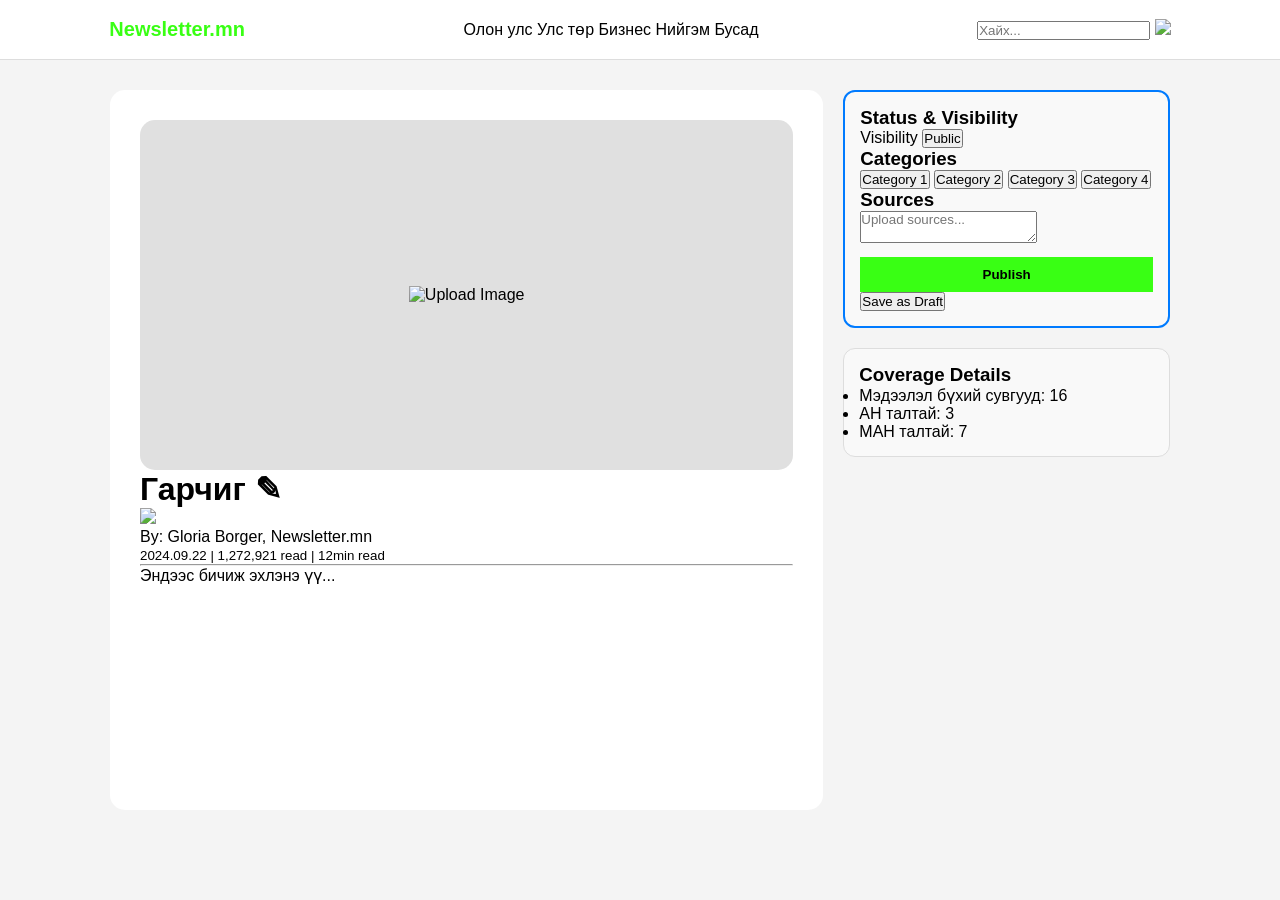
==== index.html @ 420f5b24 "ehnii bichilt" ====
<!DOCTYPE html>
<html lang="mn">
<head>
    <meta charset="UTF-8">
    <meta name="viewport" content="width=device-width, initial-scale=1.0">
    <title>Editor Mode | Newsletter.mn</title>
    <link rel="stylesheet" href="style.css">
</head>
<body>

    <!-- Top Navigation Bar -->
    <header class="navbar">
        <div class="logo">Newsletter.mn</div>
        <nav class="menu">
            <span>Олон улс</span>
            <span>Улс төр</span>
            <span>Бизнес</span>
            <span>Нийгэм</span>
            <span>Бусад</span>
        </nav>
        <div class="nav-right">
            <input type="text" placeholder="Хайх...">
            <img src="https://via.placeholder.com/35" class="profile-pic">
        </div>
    </header>

    <div class="editor-layout">
        <!-- Main Content Area (Left) -->
        <main class="content-area">
            <div class="image-upload-box">
                <img src="image-icon.png" alt="Upload Image">
            </div>
            
            <h1 class="editable-title" contenteditable="true">Гарчиг ✎</h1>
            
            <div class="author-info">
                <img src="https://via.placeholder.com/30" class="author-thumb">
                <p>By: Gloria Borger, Newsletter.mn <br> 
                   <small>2024.09.22 | 1,272,921 read | 12min read</small>
                </p>
            </div>

            <hr>

            <div class="text-editor" contenteditable="true">
                Эндээс бичиж эхлэнэ үү...
            </div>
        </main>

        <!-- Sidebar Area (Right) -->
        <aside class="sidebar">
            <!-- Publishing Controls -->
            <section class="sidebar-box active-border">
                <h3>Status & Visibility</h3>
                <div class="row">
                    <span>Visibility</span>
                    <button class="dropdown">Public</button>
                </div>
                
                <h3>Categories</h3>
                <div class="category-grid">
                    <button>Category 1</button>
                    <button>Category 2</button>
                    <button>Category 3</button>
                    <button>Category 4</button>
                    <!-- Add more as needed -->
                </div>

                <div class="sources-input">
                    <h3>Sources</h3>
                    <textarea placeholder="Upload sources..."></textarea>
                </div>

                <button class="btn-publish">Publish</button>
                <button class="btn-draft">Save as Draft</button>
            </section>

            <!-- Coverage Stats -->
            <section class="sidebar-box">
                <h3>Coverage Details</h3>
                <ul class="stats-list">
                    <li>Мэдээлэл бүхий сувгууд: <span>16</span></li>
                    <li>АН талтай: <span>3</span></li>
                    <li>МАН талтай: <span>7</span></li>
                </ul>
            </section>
        </aside>
    </div>

</body>
</html>
---- style.css ----
/* Basic Reset */
* {
    box-sizing: border-box;
    margin: 0;
    padding: 0;
    font-family: 'Segoe UI', Tahoma, Geneva, Verdana, sans-serif;
}

body {
    background-color: #f4f4f4;
    padding-top: 70px; /* Space for the fixed navbar */
}

/* Navbar Styling */
.navbar {
    background: white;
    height: 60px;
    display: flex;
    justify-content: space-around;
    align-items: center;
    border-bottom: 1px solid #ddd;
    position: fixed;
    top: 0;
    width: 100%;
    z-index: 100;
}

.logo {
    color: #39FF14;
    font-weight: bold;
    font-size: 20px;
}

/* The Main Container */
.editor-layout {
    display: flex;
    max-width: 1100px;
    margin: 0 auto;
    gap: 20px;
    padding: 20px;
}

/* Left Section */
.content-area {
    flex: 2; /* Takes up 2/3 of the space */
    background: white;
    padding: 30px;
    border-radius: 15px;
    min-height: 80vh;
}

.image-upload-box {
    background: #e0e0e0;
    height: 350px;
    border-radius: 15px;
    display: flex;
    justify-content: center;
    align-items: center;
}

/* Right Section */
.sidebar {
    flex: 1; /* Takes up 1/3 of the space */
    display: flex;
    flex-direction: column;
    gap: 20px;
}

.sidebar-box {
    background: #f9f9f9;
    padding: 15px;
    border-radius: 12px;
    border: 1px solid #ddd;
}

.active-border {
    border: 2px solid #007bff; /* Blue border from your UI screenshot */
}

/* Buttons */
.btn-publish {
    background: #39FF14;
    width: 100%;
    padding: 10px;
    border: none;
    font-weight: bold;
    margin-top: 10px;
    cursor: pointer;
}
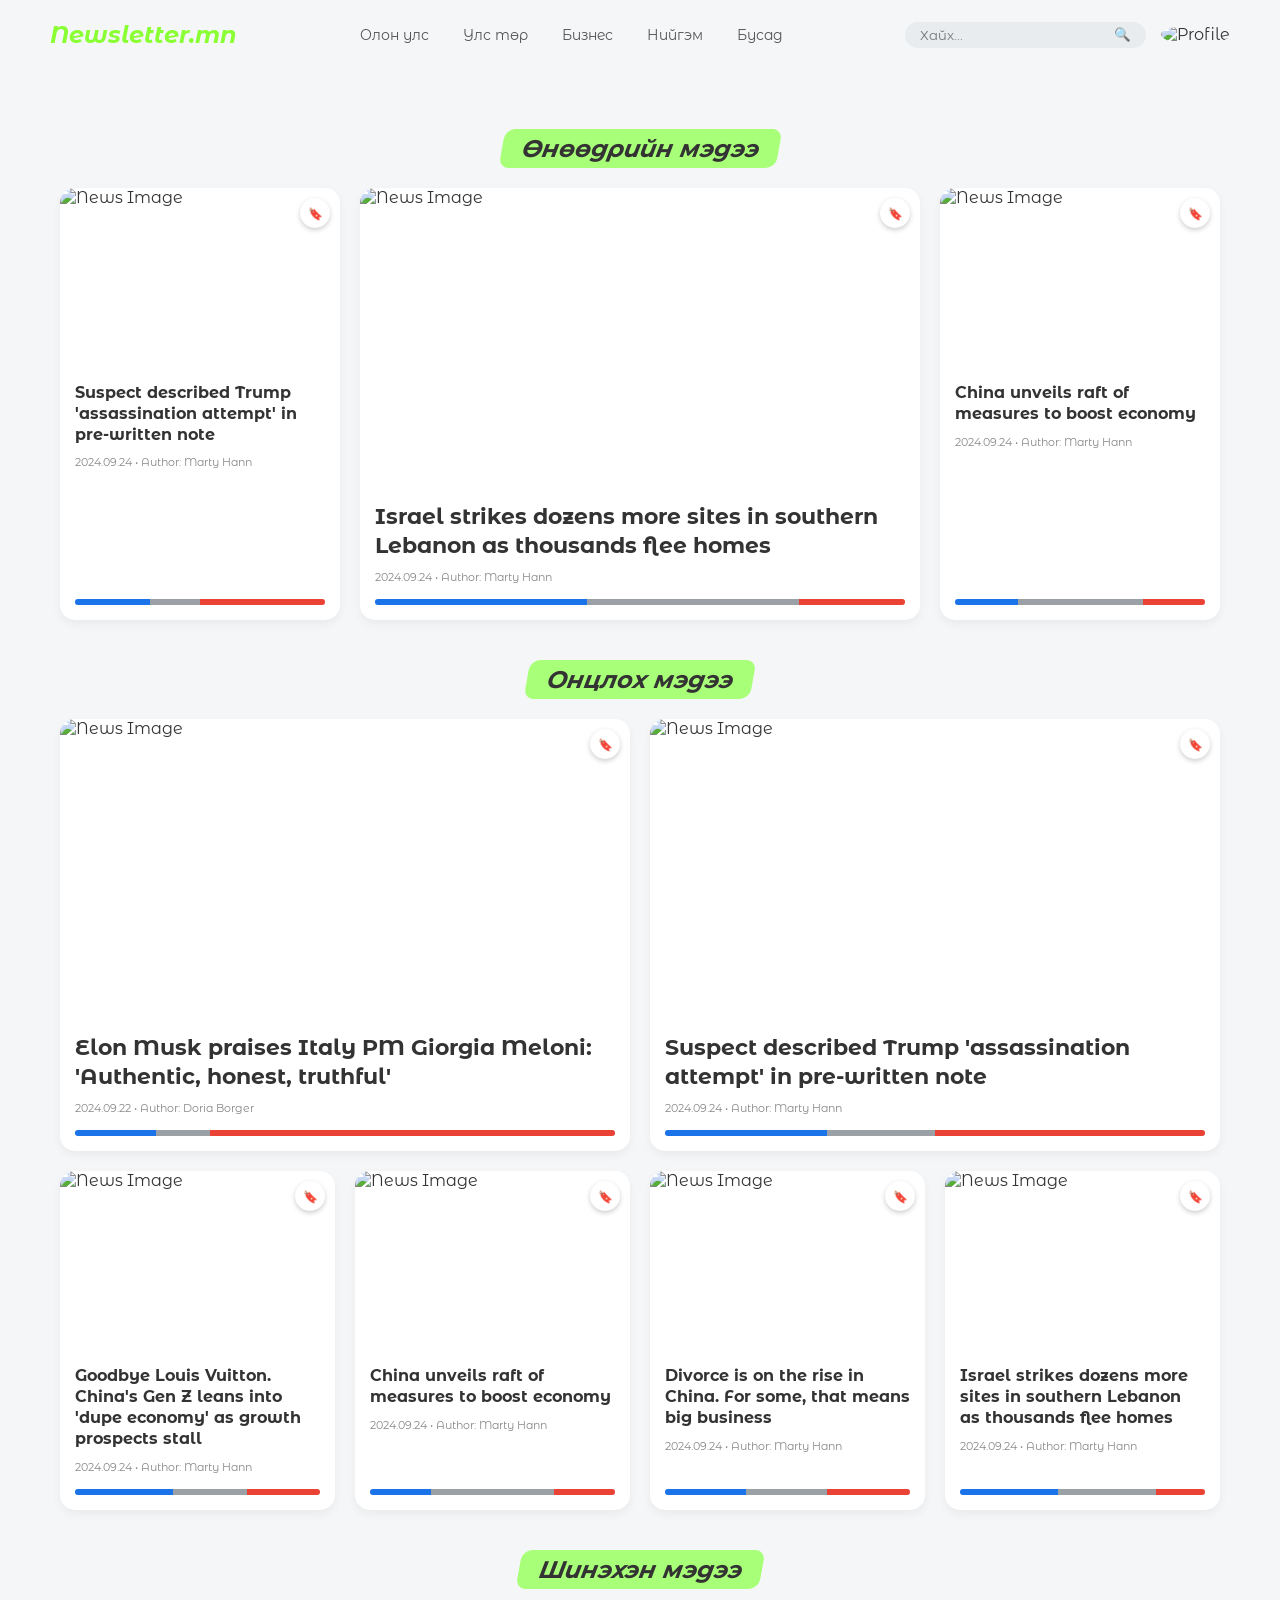
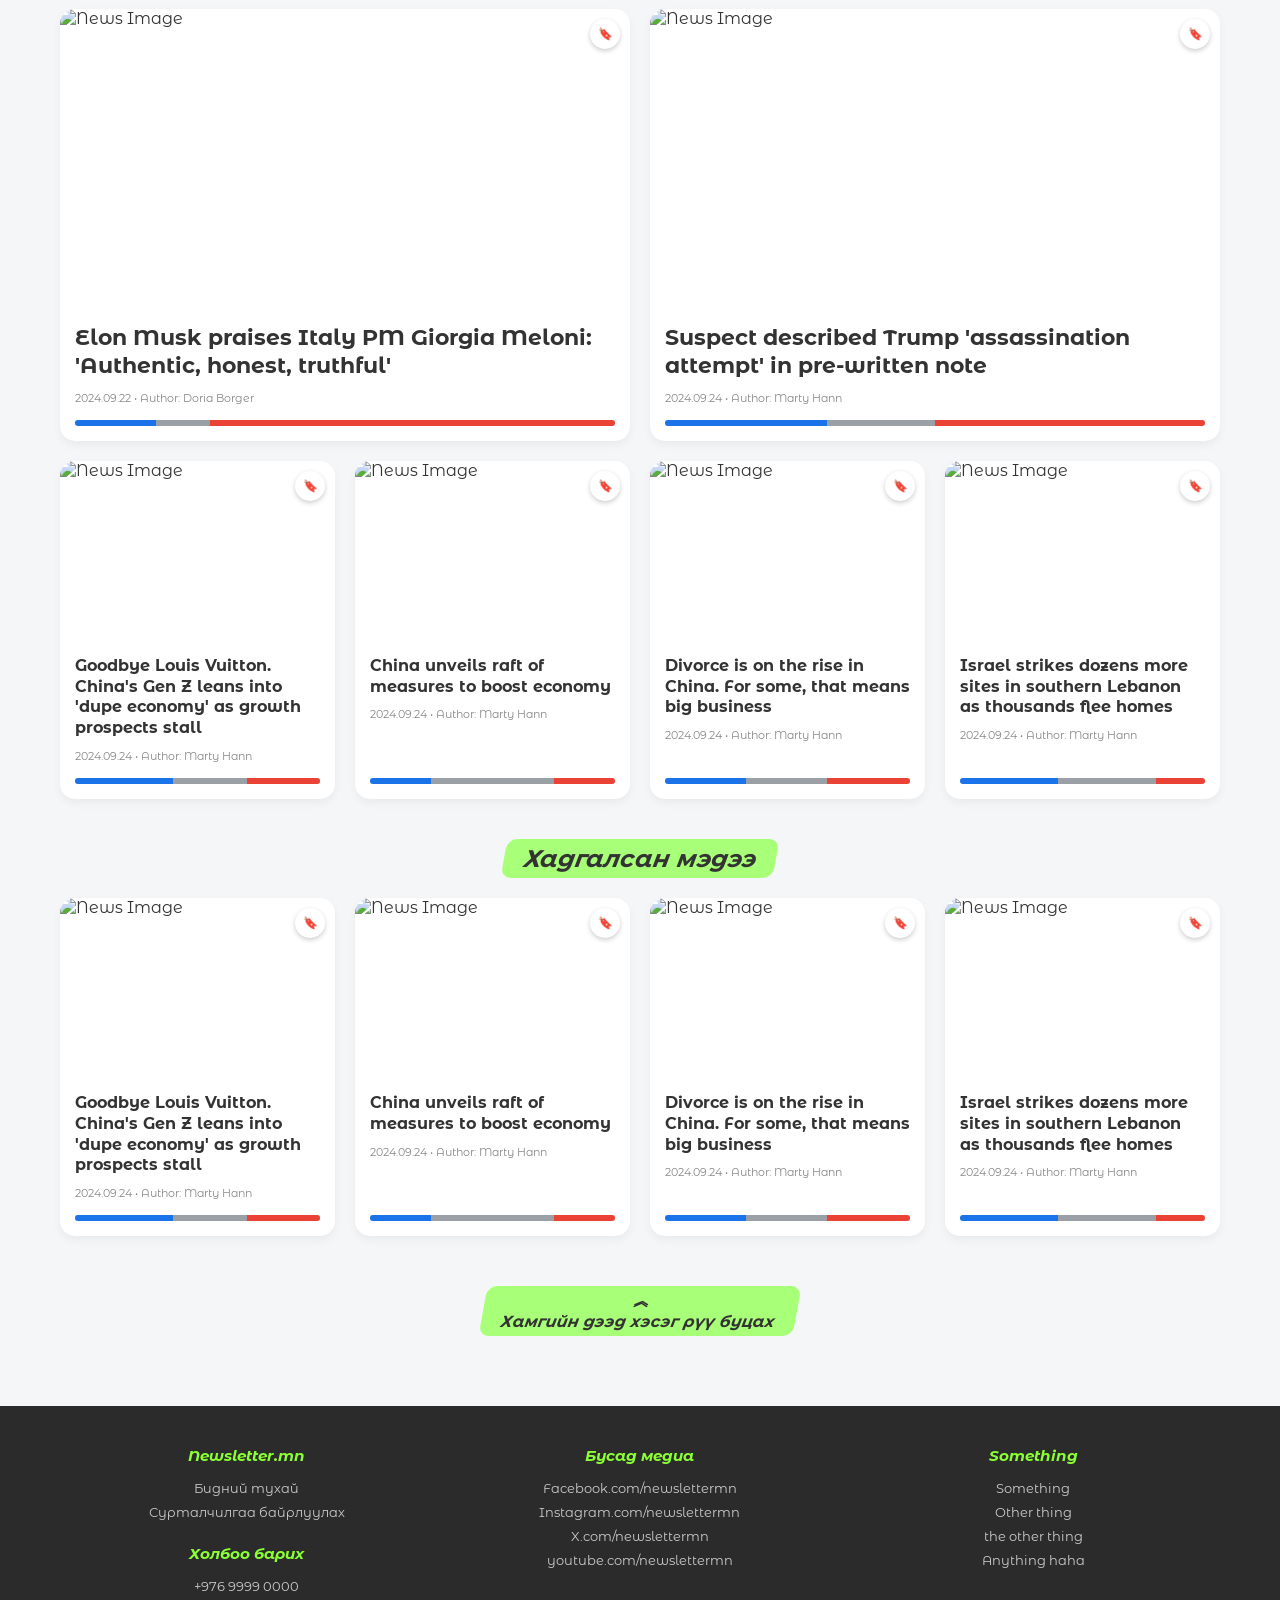
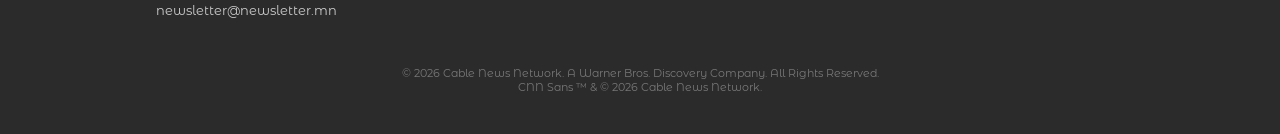
==== commit e61d2d77: "HomePage" ====
--- a/index.html
+++ b/index.html
@@ -3,89 +3,102 @@
 <head>
     <meta charset="UTF-8">
     <meta name="viewport" content="width=device-width, initial-scale=1.0">
-    <title>Editor Mode | Newsletter.mn</title>
+    <title>Newsletter.mn</title>
     <link rel="stylesheet" href="style.css">
+    <!-- Google Font: Montserrat Alternates -->
+    <link href="https://fonts.googleapis.com/css2?family=Montserrat+Alternates:ital,wght@0,400;0,600;0,700;1,700&display=swap" rel="stylesheet">
 </head>
 <body>
 
-    <!-- Top Navigation Bar -->
-    <header class="navbar">
+    <!-- Header Navigation -->
+    <header>
         <div class="logo">Newsletter.mn</div>
-        <nav class="menu">
-            <span>Олон улс</span>
-            <span>Улс төр</span>
-            <span>Бизнес</span>
-            <span>Нийгэм</span>
-            <span>Бусад</span>
+        <nav>
+            <a href="#">Олон улс</a>
+            <a href="#">Улс төр</a>
+            <a href="#">Бизнес</a>
+            <a href="#">Нийгэм</a>
+            <a href="#">Бусад</a>
         </nav>
-        <div class="nav-right">
-            <input type="text" placeholder="Хайх...">
-            <img src="https://via.placeholder.com/35" class="profile-pic">
+        <div class="header-right">
+            <div class="search-bar">
+                <input type="text" placeholder="Хайх...">
+                <button>🔍</button>
+            </div>
+            <div class="profile-pic">
+                <img src="https://via.placeholder.com/40" alt="Profile">
+            </div>
         </div>
     </header>
 
-    <div class="editor-layout">
-        <!-- Main Content Area (Left) -->
-        <main class="content-area">
-            <div class="image-upload-box">
-                <img src="image-icon.png" alt="Upload Image">
+    <main>
+        <!-- Section 1: Today's News -->
+        <section class="news-section">
+            <h2 class="section-title"><span class="highlight">Өнөөдрийн мэдээ</span></h2>
+            <div class="grid-today" id="today-news-container">
+                <!-- JS will populate cards here -->
             </div>
-            
-            <h1 class="editable-title" contenteditable="true">Гарчиг ✎</h1>
-            
-            <div class="author-info">
-                <img src="https://via.placeholder.com/30" class="author-thumb">
-                <p>By: Gloria Borger, Newsletter.mn <br> 
-                   <small>2024.09.22 | 1,272,921 read | 12min read</small>
-                </p>
+        </section>
+
+        <!-- Section 2: Featured News -->
+        <section class="news-section">
+            <h2 class="section-title"><span class="highlight">Онцлох мэдээ</span></h2>
+            <div class="grid-featured-top" id="featured-top-container"></div>
+            <div class="grid-4-cols" id="featured-bottom-container"></div>
+        </section>
+
+        <!-- Section 3: Latest News -->
+        <section class="news-section">
+            <h2 class="section-title"><span class="highlight">Шинэхэн мэдээ</span></h2>
+            <div class="grid-featured-top" id="latest-top-container"></div>
+            <div class="grid-4-cols" id="latest-bottom-container"></div>
+        </section>
+
+        <!-- Section 4: Saved News -->
+        <section class="news-section">
+            <h2 class="section-title"><span class="highlight">Хадгалсан мэдээ</span></h2>
+            <div class="grid-4-cols" id="saved-news-container"></div>
+        </section>
+
+        <!-- Scroll to Top -->
+        <div class="scroll-top" onclick="window.scrollTo({top: 0, behavior: 'smooth'});">
+            <h2><span class="highlight">︽<br>Хамгийн дээд хэсэг рүү буцах</span></h2>
+        </div>
+    </main>
+
+    <!-- Footer -->
+    <footer>
+        <div class="footer-columns">
+            <div class="col">
+                <h3>Newsletter.mn</h3>
+                <p>Бидний тухай</p>
+                <p>Сурталчилгаа байрлуулах</p>
+                <br>
+                <h3>Холбоо барих</h3>
+                <p>+976 9999 0000</p>
+                <p>newsletter@newsletter.mn</p>
             </div>
+            <div class="col">
+                <h3>Бусад медиа</h3>
+                <p>Facebook.com/newslettermn</p>
+                <p>Instagram.com/newslettermn</p>
+                <p>X.com/newslettermn</p>
+                <p>youtube.com/newslettermn</p>
+            </div>
+            <div class="col">
+                <h3>Something</h3>
+                <p>Something</p>
+                <p>Other thing</p>
+                <p>the other thing</p>
+                <p>Anything haha</p>
+            </div>
+        </div>
+        <div class="copyright">
+            <p>© 2026 Cable News Network. A Warner Bros. Discovery Company. All Rights Reserved.</p>
+            <p>CNN Sans ™ & © 2026 Cable News Network.</p>
+        </div>
+    </footer>
 
-            <hr>
-
-            <div class="text-editor" contenteditable="true">
-                Эндээс бичиж эхлэнэ үү...
-            </div>
-        </main>
-
-        <!-- Sidebar Area (Right) -->
-        <aside class="sidebar">
-            <!-- Publishing Controls -->
-            <section class="sidebar-box active-border">
-                <h3>Status & Visibility</h3>
-                <div class="row">
-                    <span>Visibility</span>
-                    <button class="dropdown">Public</button>
-                </div>
-                
-                <h3>Categories</h3>
-                <div class="category-grid">
-                    <button>Category 1</button>
-                    <button>Category 2</button>
-                    <button>Category 3</button>
-                    <button>Category 4</button>
-                    <!-- Add more as needed -->
-                </div>
-
-                <div class="sources-input">
-                    <h3>Sources</h3>
-                    <textarea placeholder="Upload sources..."></textarea>
-                </div>
-
-                <button class="btn-publish">Publish</button>
-                <button class="btn-draft">Save as Draft</button>
-            </section>
-
-            <!-- Coverage Stats -->
-            <section class="sidebar-box">
-                <h3>Coverage Details</h3>
-                <ul class="stats-list">
-                    <li>Мэдээлэл бүхий сувгууд: <span>16</span></li>
-                    <li>АН талтай: <span>3</span></li>
-                    <li>МАН талтай: <span>7</span></li>
-                </ul>
-            </section>
-        </aside>
-    </div>
-
+    <script src="script.js"></script>
 </body>
 </html>
--- a/style.css
+++ b/style.css
@@ -1,89 +1,229 @@
-/* Basic Reset */
+/* General Setup */
 * {
     box-sizing: border-box;
     margin: 0;
     padding: 0;
-    font-family: 'Segoe UI', Tahoma, Geneva, Verdana, sans-serif;
 }
 
 body {
-    background-color: #f4f4f4;
-    padding-top: 70px; /* Space for the fixed navbar */
-}
-
-/* Navbar Styling */
-.navbar {
+    font-family: 'Montserrat Alternates', sans-serif;
+    background-color: #f5f6f8;
+    color: #333;
+}
+
+/* Header */
+header {
+    display: flex;
+    justify-content: space-between;
+    align-items: center;
+    padding: 20px 50px;
+    background-color: #f5f6f8;
+}
+
+.logo {
+    color: #8aff33;
+    font-weight: 700;
+    font-size: 24px;
+    font-style: italic;
+}
+
+nav a {
+    margin: 0 15px;
+    text-decoration: none;
+    color: #555;
+    font-size: 14px;
+}
+
+.header-right {
+    display: flex;
+    align-items: center;
+    gap: 15px;
+}
+
+.search-bar {
+    background: #e9ecef;
+    border-radius: 20px;
+    padding: 5px 15px;
+    display: flex;
+}
+
+.search-bar input {
+    border: none;
+    background: transparent;
+    outline: none;
+    font-family: inherit;
+}
+
+.search-bar button {
+    border: none;
+    background: transparent;
+    cursor: pointer;
+}
+
+.profile-pic img {
+    border-radius: 50%;
+    width: 35px;
+    height: 35px;
+    object-fit: cover;
+}
+
+/* Main Content & Titles */
+main {
+    max-width: 1200px;
+    margin: 0 auto;
+    padding: 20px;
+}
+
+.section-title {
+    text-align: center;
+    margin: 40px 0 20px 0;
+}
+
+.highlight {
+    background-color: #a8ff78;
+    padding: 5px 20px;
+    border-radius: 10px;
+    font-style: italic;
+    font-weight: 700;
+    display: inline-block;
+    transform: skewX(-10deg);
+}
+
+/* Grids */
+.grid-today {
+    display: grid;
+    grid-template-columns: 1fr 2fr 1fr;
+    gap: 20px;
+    margin-bottom: 20px;
+}
+
+.grid-featured-top {
+    display: grid;
+    grid-template-columns: 1fr 1fr;
+    gap: 20px;
+    margin-bottom: 20px;
+}
+
+.grid-4-cols {
+    display: grid;
+    grid-template-columns: repeat(4, 1fr);
+    gap: 20px;
+    margin-bottom: 20px;
+}
+
+/* Article Cards */
+.card {
     background: white;
-    height: 60px;
-    display: flex;
-    justify-content: space-around;
+    border-radius: 15px;
+    overflow: hidden;
+    box-shadow: 0 4px 10px rgba(0,0,0,0.05);
+    display: flex;
+    flex-direction: column;
+    position: relative;
+}
+
+.card img {
+    width: 100%;
+    height: 180px;
+    object-fit: cover;
+}
+
+.card.large-card img {
+    height: 300px;
+}
+
+.bookmark-icon {
+    position: absolute;
+    top: 10px;
+    right: 10px;
+    background: white;
+    border-radius: 50%;
+    width: 30px;
+    height: 30px;
+    display: flex;
     align-items: center;
-    border-bottom: 1px solid #ddd;
-    position: fixed;
-    top: 0;
+    justify-content: center;
+    font-size: 12px;
+    cursor: pointer;
+    box-shadow: 0 2px 5px rgba(0,0,0,0.2);
+}
+
+.card-content {
+    padding: 15px;
+    flex-grow: 1;
+    display: flex;
+    flex-direction: column;
+    justify-content: space-between;
+}
+
+.card h3 {
+    font-size: 16px;
+    margin-bottom: 10px;
+    line-height: 1.3;
+}
+
+.card.large-card h3 {
+    font-size: 22px;
+}
+
+.card-meta {
+    font-size: 11px;
+    color: #888;
+    margin-bottom: 15px;
+}
+
+/* Coverage Bias Bar */
+.bias-bar-container {
     width: 100%;
-    z-index: 100;
-}
-
-.logo {
-    color: #39FF14;
-    font-weight: bold;
-    font-size: 20px;
-}
-
-/* The Main Container */
-.editor-layout {
-    display: flex;
-    max-width: 1100px;
+    height: 6px;
+    background: #e0e0e0;
+    border-radius: 3px;
+    display: flex;
+    overflow: hidden;
+}
+
+.bias-left { background-color: #1a73e8; }
+.bias-center { background-color: #9aa0a6; }
+.bias-right { background-color: #ea4335; }
+
+/* Scroll to Top */
+.scroll-top {
+    text-align: center;
+    margin: 50px 0;
+    cursor: pointer;
+}
+.scroll-top h2 { font-size: 16px; }
+
+/* Footer */
+footer {
+    background-color: #2b2b2b;
+    color: #fff;
+    padding: 40px 50px;
+    font-size: 13px;
+}
+
+.footer-columns {
+    display: grid;
+    grid-template-columns: repeat(3, 1fr);
+    max-width: 1200px;
     margin: 0 auto;
-    gap: 20px;
-    padding: 20px;
-}
-
-/* Left Section */
-.content-area {
-    flex: 2; /* Takes up 2/3 of the space */
-    background: white;
-    padding: 30px;
-    border-radius: 15px;
-    min-height: 80vh;
-}
-
-.image-upload-box {
-    background: #e0e0e0;
-    height: 350px;
-    border-radius: 15px;
-    display: flex;
-    justify-content: center;
-    align-items: center;
-}
-
-/* Right Section */
-.sidebar {
-    flex: 1; /* Takes up 1/3 of the space */
-    display: flex;
-    flex-direction: column;
-    gap: 20px;
-}
-
-.sidebar-box {
-    background: #f9f9f9;
-    padding: 15px;
-    border-radius: 12px;
-    border: 1px solid #ddd;
-}
-
-.active-border {
-    border: 2px solid #007bff; /* Blue border from your UI screenshot */
-}
-
-/* Buttons */
-.btn-publish {
-    background: #39FF14;
-    width: 100%;
-    padding: 10px;
-    border: none;
-    font-weight: bold;
-    margin-top: 10px;
-    cursor: pointer;
+    text-align: center;
+}
+
+.footer-columns h3 {
+    color: #8aff33;
+    font-style: italic;
+    margin-bottom: 15px;
+}
+
+.footer-columns p {
+    margin-bottom: 8px;
+    color: #ccc;
+}
+
+.copyright {
+    text-align: center;
+    margin-top: 40px;
+    color: #777;
+    font-size: 11px;
 }
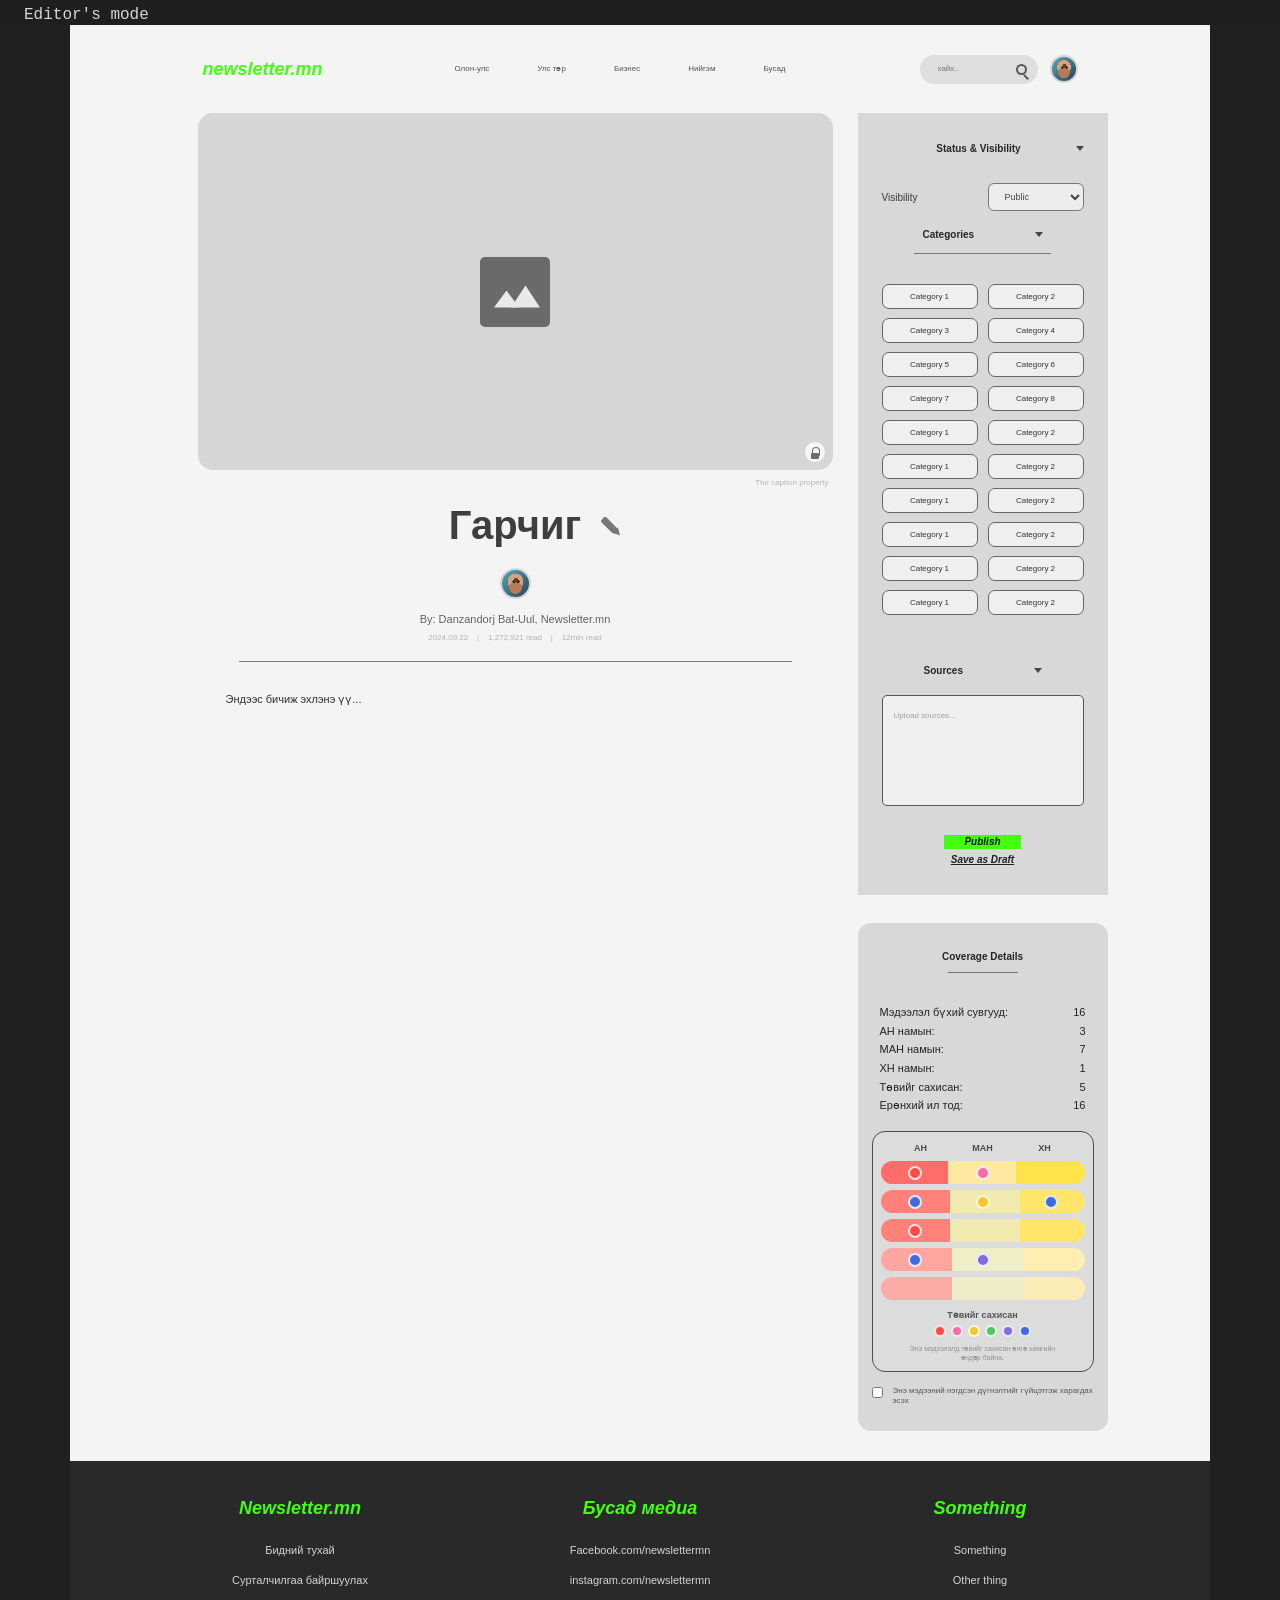
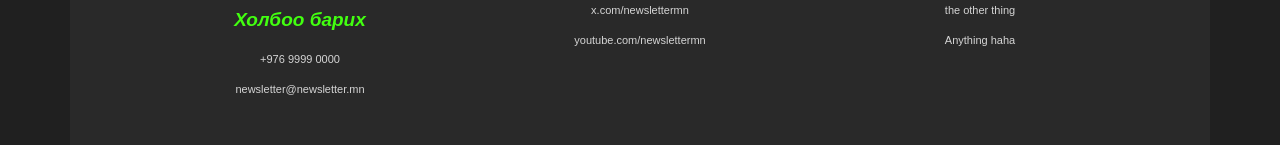
==== commit 970450ed: "Hugjuulelt" ====
--- a/index.html
+++ b/index.html
@@ -3,102 +3,181 @@
 <head>
     <meta charset="UTF-8">
     <meta name="viewport" content="width=device-width, initial-scale=1.0">
-    <title>Newsletter.mn</title>
+    <title>Editor's Mode | Newsletter.mn</title>
     <link rel="stylesheet" href="style.css">
-    <!-- Google Font: Montserrat Alternates -->
-    <link href="https://fonts.googleapis.com/css2?family=Montserrat+Alternates:ital,wght@0,400;0,600;0,700;1,700&display=swap" rel="stylesheet">
 </head>
 <body>
+    <div class="mode-bar">Editor's mode</div>
 
-    <!-- Header Navigation -->
-    <header>
-        <div class="logo">Newsletter.mn</div>
-        <nav>
-            <a href="#">Олон улс</a>
-            <a href="#">Улс төр</a>
-            <a href="#">Бизнес</a>
-            <a href="#">Нийгэм</a>
-            <a href="#">Бусад</a>
-        </nav>
-        <div class="header-right">
-            <div class="search-bar">
-                <input type="text" placeholder="Хайх...">
-                <button>🔍</button>
+    <div class="page">
+        <header class="site-header">
+            <a class="logo" href="#">newsletter.mn</a>
+
+            <nav class="site-nav" aria-label="Primary navigation"></nav>
+
+            <div class="header-tools">
+                <label class="search">
+                    <input type="search" placeholder="хайх..">
+                    <span class="search-icon" aria-hidden="true"></span>
+                </label>
+                <span class="avatar small-avatar" aria-label="User avatar"></span>
             </div>
-            <div class="profile-pic">
-                <img src="https://via.placeholder.com/40" alt="Profile">
-            </div>
+        </header>
+
+        <div class="editor-layout">
+            <main class="article-editor">
+                <section class="hero-upload" aria-label="Article image upload">
+                    <div class="picture-icon" aria-hidden="true">
+                        <span></span>
+                    </div>
+                    <button class="corner-lock" aria-label="Image status"></button>
+                </section>
+
+                <div class="caption">The caption property</div>
+
+                <div class="title-editor">
+                    <input id="article-title" type="text" value="Гарчиг" aria-label="Article title">
+                    <button class="pencil-button" type="button" aria-label="Edit title" onclick="document.getElementById('article-title').focus()">
+                        <span class="pencil" aria-hidden="true"></span>
+                    </button>
+                </div>
+
+                <div class="author-avatar">
+                    <span class="avatar"></span>
+                </div>
+
+                <p class="byline">By: Gloria Borger, Newsletter.mn</p>
+                <p class="metadata">2024.09.22&nbsp;&nbsp;&nbsp;&nbsp;|&nbsp;&nbsp;&nbsp;&nbsp;1,272,921 read&nbsp;&nbsp;&nbsp;&nbsp;|&nbsp;&nbsp;&nbsp;&nbsp;12min read</p>
+
+                <div class="article-rule"></div>
+
+                <div class="body-editor" contenteditable="true">Эндээс бичиж эхлэнэ үү...</div>
+            </main>
+
+            <aside class="editor-sidebar" aria-label="Editor sidebar">
+                <section class="publish-panel">
+                    <div class="panel-row title-row">
+                        <h2>Status &amp; Visibility</h2>
+                        <button class="chevron" aria-label="Collapse status panel"></button>
+                    </div>
+
+                    <div class="panel-row visibility-row">
+                        <span>Visibility</span>
+                        <select class="visibility-select" aria-label="Visibility">
+                            <option selected>Public</option>
+                            <option>Private</option>
+                        </select>
+                    </div>
+
+                    <div class="panel-row category-head">
+                        <h2>Categories</h2>
+                        <button class="chevron" aria-label="Collapse categories"></button>
+                    </div>
+
+                    <div class="thin-line"></div>
+
+                    <div class="category-grid" aria-label="Categories">
+                        <button>Category 1</button>
+                        <button>Category 2</button>
+                        <button>Category 3</button>
+                        <button>Category 4</button>
+                        <button>Category 5</button>
+                        <button>Category 6</button>
+                        <button>Category 7</button>
+                        <button>Category 8</button>
+                        <button>Category 1</button>
+                        <button>Category 2</button>
+                        <button>Category 1</button>
+                        <button>Category 2</button>
+                        <button>Category 1</button>
+                        <button>Category 2</button>
+                        <button>Category 1</button>
+                        <button>Category 2</button>
+                        <button>Category 1</button>
+                        <button>Category 2</button>
+                        <button>Category 1</button>
+                        <button>Category 2</button>
+                    </div>
+
+                    <div class="panel-row sources-head">
+                        <h2>Sources</h2>
+                        <button class="chevron" aria-label="Collapse sources"></button>
+                    </div>
+
+                    <textarea class="sources" placeholder="Upload sources..."></textarea>
+
+                    <button class="publish-button">Publish</button>
+                    <button class="draft-button">Save as Draft</button>
+                </section>
+
+                <section class="coverage-card">
+                    <h2>Coverage Details</h2>
+                    <div class="short-rule"></div>
+
+                    <ul class="stats">
+                        <li><span>Мэдээлэл бүхий сувгууд:</span><strong>16</strong></li>
+                        <li><span>АН намын:</span><strong>3</strong></li>
+                        <li><span>МАН намын:</span><strong>7</strong></li>
+                        <li><span>ХН намын:</span><strong>1</strong></li>
+                        <li><span>Төвийг сахисан:</span><strong>5</strong></li>
+                        <li><span>Ерөнхий ил тод:</span><strong>16</strong></li>
+                    </ul>
+
+                    <div class="signal-chart" aria-label="Coverage distribution">
+                        <div class="chart-head">
+                            <span>АН</span>
+                            <span>МАН</span>
+                            <span>ХН</span>
+                        </div>
+                        <div class="chart-row strong-left">
+                            <span class="dot red"></span>
+                            <span class="dot pink"></span>
+                            <span></span>
+                        </div>
+                        <div class="chart-row left">
+                            <span class="dot blue"></span>
+                            <span class="dot yellow"></span>
+                            <span class="dot blue"></span>
+                        </div>
+                        <div class="chart-row left">
+                            <span class="dot red"></span>
+                            <span></span>
+                            <span></span>
+                        </div>
+                        <div class="chart-row neutral">
+                            <span class="dot blue"></span>
+                            <span class="dot purple"></span>
+                            <span></span>
+                        </div>
+                        <div class="chart-row neutral light">
+                            <span></span>
+                            <span></span>
+                            <span></span>
+                        </div>
+                        <div class="chart-label">Төвийг сахисан</div>
+                        <div class="mini-dots">
+                            <span class="dot red"></span>
+                            <span class="dot pink"></span>
+                            <span class="dot yellow"></span>
+                            <span class="dot green"></span>
+                            <span class="dot purple"></span>
+                            <span class="dot blue"></span>
+                        </div>
+                        <p>Энэ мэдээлэлд төвийг сахисан өнгө хамгийн өндөр байна.</p>
+                    </div>
+
+                    <label class="coverage-check">
+                        <input type="checkbox">
+                        <span>Энэ мэдээний нэгдсэн дүгнэлтийг гүйцэтгэж харагдах эсэх</span>
+                    </label>
+                </section>
+            </aside>
         </div>
-    </header>
 
-    <main>
-        <!-- Section 1: Today's News -->
-        <section class="news-section">
-            <h2 class="section-title"><span class="highlight">Өнөөдрийн мэдээ</span></h2>
-            <div class="grid-today" id="today-news-container">
-                <!-- JS will populate cards here -->
-            </div>
-        </section>
-
-        <!-- Section 2: Featured News -->
-        <section class="news-section">
-            <h2 class="section-title"><span class="highlight">Онцлох мэдээ</span></h2>
-            <div class="grid-featured-top" id="featured-top-container"></div>
-            <div class="grid-4-cols" id="featured-bottom-container"></div>
-        </section>
-
-        <!-- Section 3: Latest News -->
-        <section class="news-section">
-            <h2 class="section-title"><span class="highlight">Шинэхэн мэдээ</span></h2>
-            <div class="grid-featured-top" id="latest-top-container"></div>
-            <div class="grid-4-cols" id="latest-bottom-container"></div>
-        </section>
-
-        <!-- Section 4: Saved News -->
-        <section class="news-section">
-            <h2 class="section-title"><span class="highlight">Хадгалсан мэдээ</span></h2>
-            <div class="grid-4-cols" id="saved-news-container"></div>
-        </section>
-
-        <!-- Scroll to Top -->
-        <div class="scroll-top" onclick="window.scrollTo({top: 0, behavior: 'smooth'});">
-            <h2><span class="highlight">︽<br>Хамгийн дээд хэсэг рүү буцах</span></h2>
-        </div>
-    </main>
-
-    <!-- Footer -->
-    <footer>
-        <div class="footer-columns">
-            <div class="col">
-                <h3>Newsletter.mn</h3>
-                <p>Бидний тухай</p>
-                <p>Сурталчилгаа байрлуулах</p>
-                <br>
-                <h3>Холбоо барих</h3>
-                <p>+976 9999 0000</p>
-                <p>newsletter@newsletter.mn</p>
-            </div>
-            <div class="col">
-                <h3>Бусад медиа</h3>
-                <p>Facebook.com/newslettermn</p>
-                <p>Instagram.com/newslettermn</p>
-                <p>X.com/newslettermn</p>
-                <p>youtube.com/newslettermn</p>
-            </div>
-            <div class="col">
-                <h3>Something</h3>
-                <p>Something</p>
-                <p>Other thing</p>
-                <p>the other thing</p>
-                <p>Anything haha</p>
-            </div>
-        </div>
-        <div class="copyright">
-            <p>© 2026 Cable News Network. A Warner Bros. Discovery Company. All Rights Reserved.</p>
-            <p>CNN Sans ™ & © 2026 Cable News Network.</p>
-        </div>
-    </footer>
-
-    <script src="script.js"></script>
+        <footer class="site-footer">
+            <div class="footer-grid"></div>
+        </footer>
+    </div>
+    <script type="module" src="editor.js"></script>
 </body>
-</html>+</html>
--- a/style.css
+++ b/style.css
@@ -1,229 +1,981 @@
-/* General Setup */
+:root {
+    --ink: #3d3d3d;
+    --muted: #9a9a9a;
+    --lime: #42ff10;
+    --blue: #1498ff;
+    --panel: #d8d8d8;
+    --footer: #292929;
+}
+
 * {
     box-sizing: border-box;
+}
+
+html {
+    min-width: 320px;
+    background: #202020;
+}
+
+body {
     margin: 0;
+    color: var(--ink);
+    background: #202020;
+    font-family: Arial, Helvetica, sans-serif;
+    font-size: 12px;
+}
+
+button,
+input,
+textarea {
+    font: inherit;
+}
+
+button {
+    cursor: pointer;
+}
+
+.mode-bar {
+    height: 25px;
+    width: 100%;
+    padding: 7px 0 0 24px;
+    color: #d6d6d6;
+    background: #1f1f1f;
+    font-family: "Courier New", monospace;
+    font-size: 16px;
+    line-height: 1;
+}
+
+.page {
+    width: min(1140px, calc(100vw - 48px));
+    margin: 0 auto;
+    background: #f4f4f4;
+}
+
+.site-header {
+    height: 88px;
+    display: grid;
+    grid-template-columns: 175px 1fr 215px;
+    align-items: center;
+    width: 875px;
+    margin: 0 auto;
+}
+
+.logo,
+.site-footer h2,
+.site-footer h3 {
+    color: var(--lime);
+    font-style: italic;
+    font-weight: 800;
+    text-decoration: none;
+}
+
+.logo {
+    font-size: 18px;
+}
+
+.site-nav {
+    display: flex;
+    align-items: center;
+    justify-content: center;
+    gap: 48px;
+}
+
+.site-nav a {
+    color: #545454;
+    font-size: 8px;
+    line-height: 1;
+    text-decoration: none;
+}
+
+.header-tools {
+    display: flex;
+    align-items: center;
+    justify-content: flex-end;
+    gap: 12px;
+}
+
+.search {
+    position: relative;
+    display: block;
+    width: 118px;
+    height: 29px;
+}
+
+.search input {
+    width: 100%;
+    height: 100%;
+    border: 0;
+    border-radius: 999px;
+    padding: 0 29px 1px 18px;
+    background: #dedede;
+    color: #535353;
+    outline: none;
+    font-size: 8px;
+}
+
+.search-icon {
+    position: absolute;
+    top: 9px;
+    right: 11px;
+    width: 11px;
+    height: 11px;
+    border: 2px solid #575757;
+    border-radius: 50%;
+}
+
+.search-icon::after {
+    content: "";
+    position: absolute;
+    width: 6px;
+    height: 2px;
+    right: -5px;
+    bottom: -3px;
+    background: #575757;
+    transform: rotate(45deg);
+    transform-origin: left center;
+}
+
+.avatar {
+    display: inline-block;
+    width: 31px;
+    height: 31px;
+    border-radius: 50%;
+    border: 2px solid #d5d5d5;
+    background:
+        radial-gradient(circle at 52% 38%, #564236 0 10%, transparent 11%),
+        radial-gradient(circle at 44% 43%, #212121 0 6%, transparent 7%),
+        radial-gradient(circle at 60% 43%, #212121 0 6%, transparent 7%),
+        radial-gradient(circle at 50% 65%, #b67b56 0 28%, transparent 29%),
+        radial-gradient(circle at 50% 42%, #d9a27d 0 37%, transparent 38%),
+        linear-gradient(135deg, #57a8b8, #26435b);
+}
+
+.small-avatar {
+    width: 28px;
+    height: 28px;
+}
+
+.editor-layout {
+    display: grid;
+    grid-template-columns: 635px 250px;
+    gap: 25px;
+    align-items: start;
+    width: 885px;
+    margin: 0 auto;
+    padding-bottom: 30px;
+}
+
+.article-editor {
+    min-width: 0;
+}
+
+.hero-upload {
+    position: relative;
+    display: grid;
+    place-items: center;
+    width: 635px;
+    height: 357px;
+    border-radius: 15px;
+    background: #d6d6d6;
+}
+
+.picture-icon {
+    position: relative;
+    width: 70px;
+    height: 70px;
+    border-radius: 5px;
+    background: #6a6a6a;
+}
+
+.picture-icon::before,
+.picture-icon::after {
+    content: "";
+    position: absolute;
+    bottom: 19px;
+    background: #e9e9e9;
+    clip-path: polygon(50% 0, 100% 100%, 0 100%);
+}
+
+.picture-icon::before {
+    left: 14px;
+    width: 25px;
+    height: 17px;
+}
+
+.picture-icon::after {
+    left: 31px;
+    width: 29px;
+    height: 22px;
+}
+
+.corner-lock {
+    position: absolute;
+    right: 8px;
+    bottom: 8px;
+    width: 20px;
+    height: 20px;
+    border: 0;
+    border-radius: 50%;
+    background: #f7f7f7;
+}
+
+.corner-lock::before {
+    content: "";
+    position: absolute;
+    left: 7px;
+    top: 5px;
+    width: 6px;
+    height: 7px;
+    border: 1px solid #6c6c6c;
+    border-radius: 5px 5px 1px 1px;
+}
+
+.corner-lock::after {
+    content: "";
+    position: absolute;
+    left: 6px;
+    top: 11px;
+    width: 8px;
+    height: 6px;
+    border-radius: 1px;
+    background: #6c6c6c;
+}
+
+.caption {
+    margin: 8px 4px 16px 0;
+    color: #b6b6b6;
+    font-size: 8px;
+    text-align: right;
+}
+
+.title-editor {
+    position: relative;
+    margin: 0 0 20px;
+}
+
+.title-editor input {
+    display: block;
+    width: 100%;
+    border: 0;
     padding: 0;
-}
-
-body {
-    font-family: 'Montserrat Alternates', sans-serif;
-    background-color: #f5f6f8;
+    background: transparent;
+    color: #3e3e3e;
+    font-size: 40px;
+    font-weight: 800;
+    line-height: 1;
+    text-align: center;
+    outline: none;
+}
+
+.pencil-button {
+    position: absolute;
+    left: calc(50% + 77px);
+    top: 50%;
+    width: 28px;
+    height: 28px;
+    display: grid;
+    place-items: center;
+    border: 0;
+    padding: 0;
+    background: transparent;
+    transform: translateY(-50%);
+}
+
+.pencil {
+    position: relative;
+    display: inline-block;
+    width: 20px;
+    height: 20px;
+    margin-left: 4px;
+    vertical-align: 2px;
+    transform: rotate(-45deg);
+}
+
+.pencil::before {
+    content: "";
+    position: absolute;
+    left: 8px;
+    top: 1px;
+    width: 7px;
+    height: 18px;
+    border-radius: 2px;
+    background: #777;
+}
+
+.pencil::after {
+    content: "";
+    position: absolute;
+    left: 8px;
+    top: 18px;
+    width: 0;
+    height: 0;
+    border-left: 4px solid transparent;
+    border-right: 4px solid transparent;
+    border-top: 7px solid #777;
+}
+
+.author-avatar {
+    display: flex;
+    justify-content: center;
+    margin-bottom: 14px;
+}
+
+.byline,
+.metadata {
+    margin: 0;
+    text-align: center;
+}
+
+.byline {
+    color: #626262;
+    font-size: 11px;
+}
+
+.metadata {
+    margin-top: 8px;
+    color: #b3b3b3;
+    font-size: 8px;
+}
+
+.article-rule {
+    width: 553px;
+    height: 1px;
+    margin: 19px auto 29px;
+    background: #7f7f7f;
+}
+
+.body-editor {
+    min-height: 520px;
+    padding-left: 28px;
+    color: #303030;
+    font-size: 11px;
+    line-height: 1.6;
+    outline: none;
+}
+
+.editor-sidebar {
+    display: flex;
+    flex-direction: column;
+    align-items: stretch;
+    gap: 28px;
+}
+
+.publish-panel,
+.coverage-card {
+    background: var(--panel);
+}
+
+.publish-panel {
+    min-height: 782px;
+    padding: 30px 24px 20px;
+}
+
+.panel-row {
+    display: flex;
+    align-items: center;
+    justify-content: space-between;
+}
+
+.publish-panel h2,
+.coverage-card h2 {
+    margin: 0;
+    color: #252525;
+    font-size: 10px;
+    font-weight: 800;
+    text-align: center;
+}
+
+.title-row h2 {
+    width: 100%;
+}
+
+.visibility-row {
+    margin-top: 29px;
+    color: #363636;
+    font-size: 10px;
+}
+
+.visibility-select {
+    width: 96px;
+    height: 28px;
+    border: 1px solid #777;
+    border-radius: 6px;
+    padding: 0 24px 0 12px;
+    background: #ededed;
+    color: #444;
+    font-size: 9px;
+    outline: none;
+}
+
+.chevron {
+    width: 0;
+    height: 0;
+    border-left: 4px solid transparent;
+    border-right: 4px solid transparent;
+    border-top: 5px solid #464646;
+}
+
+.chevron {
+    flex: 0 0 auto;
+    border-bottom: 0;
+    background: transparent;
+    padding: 0;
+}
+
+.category-head {
+    width: 120px;
+    margin: 18px auto 0;
+}
+
+.thin-line {
+    width: 137px;
+    height: 1px;
+    margin: 13px auto 30px;
+    background: #777;
+}
+
+.category-grid {
+    display: grid;
+    grid-template-columns: repeat(2, 1fr);
+    gap: 9px 10px;
+}
+
+.category-grid button {
+    height: 25px;
+    border: 1px solid #656565;
+    border-radius: 7px;
+    background: #efefef;
     color: #333;
-}
-
-/* Header */
-header {
+    font-size: 8px;
+}
+
+.sources-head {
+    width: 118px;
+    margin: 50px auto 19px;
+}
+
+.sources {
+    width: 100%;
+    height: 111px;
+    display: block;
+    resize: none;
+    border: 1px solid #555;
+    border-radius: 5px;
+    padding: 15px 11px;
+    background: #efefef;
+    color: #333;
+    outline: none;
+    font-size: 8px;
+}
+
+.sources::placeholder {
+    color: #9e9e9e;
+}
+
+.publish-button,
+.draft-button {
+    display: block;
+    border: 0;
+    margin-left: auto;
+    margin-right: auto;
+    background: transparent;
+    font-style: italic;
+    font-weight: 800;
+    line-height: 1;
+}
+
+.publish-button {
+    width: 77px;
+    height: 14px;
+    margin-top: 29px;
+    color: #111;
+    background: var(--lime);
+    font-size: 10px;
+}
+
+.draft-button {
+    margin-top: 5px;
+    color: #202020;
+    text-decoration: underline;
+    font-size: 10px;
+}
+
+.coverage-card {
+    padding: 28px 14px 25px;
+    border-radius: 13px;
+}
+
+.short-rule {
+    width: 70px;
+    height: 1px;
+    margin: 10px auto 30px;
+    background: #6f6f6f;
+}
+
+.stats {
+    list-style: none;
+    margin: 0;
+    padding: 0 8px 16px;
+    color: #242424;
+    font-size: 11px;
+    line-height: 1.7;
+}
+
+.stats li {
     display: flex;
     justify-content: space-between;
+    gap: 18px;
+}
+
+.stats strong {
+    font-weight: 400;
+}
+
+.signal-chart {
+    border: 1px solid #4e4e4e;
+    border-radius: 13px;
+    padding: 11px 8px 9px;
+    background: #dcdcdc;
+}
+
+.chart-head {
+    display: grid;
+    grid-template-columns: repeat(3, 1fr);
+    padding: 0 9px 8px;
+    color: #4a4a4a;
+    font-size: 9px;
+    font-weight: 700;
+    text-align: center;
+}
+
+.chart-row {
+    position: relative;
+    display: grid;
+    grid-template-columns: repeat(3, 1fr);
     align-items: center;
-    padding: 20px 50px;
-    background-color: #f5f6f8;
-}
-
-.logo {
-    color: #8aff33;
+    height: 23px;
+    margin-bottom: 6px;
+    border-radius: 999px;
+    background: linear-gradient(90deg, #ff6d6b 0 33%, #ffe9a0 33% 66%, #ffe34b 66% 100%);
+}
+
+.chart-row.left {
+    background: linear-gradient(90deg, #ff817a 0 34%, #f1ebaf 34% 68%, #ffe66b 68% 100%);
+}
+
+.chart-row.neutral {
+    background: linear-gradient(90deg, #ffa6a1 0 35%, #efefc7 35% 70%, #ffeeb2 70% 100%);
+}
+
+.chart-row.light {
+    opacity: .9;
+}
+
+.dot {
+    width: 14px;
+    height: 14px;
+    justify-self: center;
+    display: inline-block;
+    border-radius: 50%;
+    border: 2px solid rgba(255, 255, 255, .85);
+}
+
+.red {
+    background: #ff4c47;
+}
+
+.pink {
+    background: #f46fa2;
+}
+
+.yellow {
+    background: #f2c82c;
+}
+
+.green {
+    background: #4dc865;
+}
+
+.purple {
+    background: #816de0;
+}
+
+.blue {
+    background: #416bdc;
+}
+
+.chart-label {
+    margin: 10px 0 5px;
+    color: #545454;
+    font-size: 9px;
     font-weight: 700;
+    text-align: center;
+}
+
+.mini-dots {
+    display: flex;
+    justify-content: center;
+    gap: 5px;
+}
+
+.mini-dots .dot {
+    width: 12px;
+    height: 12px;
+}
+
+.signal-chart p {
+    width: 155px;
+    margin: 8px auto 0;
+    color: #909090;
+    font-size: 7px;
+    line-height: 1.2;
+    text-align: center;
+}
+
+.coverage-check {
+    display: grid;
+    grid-template-columns: 14px 1fr;
+    gap: 7px;
+    margin: 14px 0 0;
+    color: #555;
+    font-size: 8px;
+    line-height: 1.25;
+}
+
+.coverage-check input {
+    width: 11px;
+    height: 11px;
+    margin: 1px 0 0;
+}
+
+.site-footer {
+    min-height: 260px;
+    padding: 37px 85px 32px;
+    background: var(--footer);
+    color: #d5d5d5;
+}
+
+.footer-grid {
+    display: grid;
+    grid-template-columns: repeat(3, 1fr);
+    gap: 50px;
+    text-align: center;
+}
+
+.site-footer h2 {
+    margin: 0 0 25px;
+    font-size: 18px;
+}
+
+.site-footer h3 {
+    margin: 23px 0 22px;
+    font-size: 19px;
+}
+
+.site-footer p {
+    margin: 0 0 18px;
+    font-size: 11px;
+}
+
+.profile-page {
+    position: relative;
+}
+
+.publisher-profile {
+    position: relative;
+    display: grid;
+    grid-template-columns: 170px minmax(0, 640px);
+    gap: 34px;
+    align-items: start;
+    width: 875px;
+    margin: 0 auto;
+    padding: 22px 0 34px;
+}
+
+.profile-menu {
+    display: flex;
+    flex-direction: column;
+    width: 170px;
+    min-height: 318px;
+    padding: 18px 16px 15px;
+    border-radius: 18px;
+    background: #d8d8d8;
+}
+
+.profile-menu a {
+    display: flex;
+    align-items: center;
+    justify-content: center;
+    min-height: 45px;
+    border-bottom: 1px solid #7f7f7f;
+    color: #252525;
+    font-size: 10px;
+    text-align: center;
+    text-decoration: none;
+}
+
+.profile-menu a:last-child {
+    border-bottom: 0;
+}
+
+.profile-menu a.active {
+    font-weight: 800;
+}
+
+.profile-content {
+    min-width: 0;
+}
+
+.publisher-header {
+    display: flex;
+    align-items: center;
+    gap: 15px;
+    margin: 2px 0 10px;
+}
+
+.publisher-photo {
+    width: 62px;
+    height: 62px;
+    border-radius: 50%;
+    object-fit: cover;
+}
+
+.publisher-header h1 {
+    display: flex;
+    align-items: center;
+    gap: 6px;
+    margin: 0 0 4px;
+    color: var(--lime);
+    font-size: 28px;
+    font-style: italic;
+    font-weight: 800;
+    line-height: .9;
+}
+
+.publisher-header h1 span {
+    display: grid;
+    place-items: center;
+    width: 14px;
+    height: 14px;
+    border-radius: 50%;
+    background: #198dff;
+    color: #fff;
+    font-size: 10px;
+    font-style: normal;
+}
+
+.publisher-header p {
+    margin: 0;
+    color: #303030;
+    font-size: 8px;
+    line-height: 1.25;
+}
+
+.news-strip {
+    margin-top: 7px;
+}
+
+.news-strip h2 {
+    margin: 0 0 4px;
+    color: var(--lime);
     font-size: 24px;
     font-style: italic;
-}
-
-nav a {
-    margin: 0 15px;
-    text-decoration: none;
-    color: #555;
-    font-size: 14px;
-}
-
-.header-right {
-    display: flex;
-    align-items: center;
-    gap: 15px;
-}
-
-.search-bar {
-    background: #e9ecef;
-    border-radius: 20px;
-    padding: 5px 15px;
-    display: flex;
-}
-
-.search-bar input {
-    border: none;
+    font-weight: 800;
+    line-height: .95;
+}
+
+.cards-row {
+    display: grid;
+    grid-auto-flow: column;
+    grid-auto-columns: 115px;
+    gap: 7px;
+    overflow: hidden;
+    width: 640px;
+}
+
+.news-card {
+    min-width: 0;
+}
+
+.news-card img {
+    display: block;
+    width: 115px;
+    height: 76px;
+    border-radius: 7px;
+    object-fit: cover;
+    background: #cfcfcf;
+}
+
+.news-card h3 {
+    height: 39px;
+    margin: 5px 0 0;
+    color: #101010;
+    font-size: 8px;
+    font-weight: 800;
+    line-height: 1.08;
+    overflow: hidden;
+}
+
+.news-card p {
+    margin: 5px 0 0;
+    color: #8b8b8b;
+    font-size: 6px;
+}
+
+.published-strip {
+    margin-top: 12px;
+}
+
+.drafted-strip {
+    margin-top: 34px;
+}
+
+.add-news-card {
+    display: grid;
+    grid-template-rows: 76px auto;
+    gap: 6px;
+    width: 115px;
+    border: 0;
+    padding: 0;
     background: transparent;
-    outline: none;
-    font-family: inherit;
-}
-
-.search-bar button {
-    border: none;
+    color: #202020;
+    text-align: center;
+}
+
+.add-news-card span {
+    display: grid;
+    place-items: center;
+    width: 115px;
+    height: 76px;
+    border-radius: 7px;
+    background: #d8d8d8;
+    color: #6d6d6d;
+    font-size: 48px;
+    line-height: 1;
+}
+
+.add-news-card strong {
+    font-size: 7px;
+    font-weight: 800;
+}
+
+.author-mode {
+    position: absolute;
+    right: -96px;
+    bottom: 50px;
+    border: 0;
+    padding: 0;
     background: transparent;
-    cursor: pointer;
-}
-
-.profile-pic img {
-    border-radius: 50%;
-    width: 35px;
-    height: 35px;
-    object-fit: cover;
-}
-
-/* Main Content & Titles */
-main {
-    max-width: 1200px;
-    margin: 0 auto;
-    padding: 20px;
-}
-
-.section-title {
-    text-align: center;
-    margin: 40px 0 20px 0;
-}
-
-.highlight {
-    background-color: #a8ff78;
-    padding: 5px 20px;
-    border-radius: 10px;
+    color: #101010;
+    font-size: 20px;
     font-style: italic;
-    font-weight: 700;
-    display: inline-block;
-    transform: skewX(-10deg);
-}
-
-/* Grids */
-.grid-today {
-    display: grid;
-    grid-template-columns: 1fr 2fr 1fr;
-    gap: 20px;
-    margin-bottom: 20px;
-}
-
-.grid-featured-top {
-    display: grid;
-    grid-template-columns: 1fr 1fr;
-    gap: 20px;
-    margin-bottom: 20px;
-}
-
-.grid-4-cols {
-    display: grid;
-    grid-template-columns: repeat(4, 1fr);
-    gap: 20px;
-    margin-bottom: 20px;
-}
-
-/* Article Cards */
-.card {
-    background: white;
-    border-radius: 15px;
-    overflow: hidden;
-    box-shadow: 0 4px 10px rgba(0,0,0,0.05);
-    display: flex;
-    flex-direction: column;
-    position: relative;
-}
-
-.card img {
-    width: 100%;
-    height: 180px;
-    object-fit: cover;
-}
-
-.card.large-card img {
-    height: 300px;
-}
-
-.bookmark-icon {
-    position: absolute;
-    top: 10px;
-    right: 10px;
-    background: white;
-    border-radius: 50%;
-    width: 30px;
-    height: 30px;
-    display: flex;
-    align-items: center;
-    justify-content: center;
-    font-size: 12px;
-    cursor: pointer;
-    box-shadow: 0 2px 5px rgba(0,0,0,0.2);
-}
-
-.card-content {
-    padding: 15px;
-    flex-grow: 1;
-    display: flex;
-    flex-direction: column;
-    justify-content: space-between;
-}
-
-.card h3 {
-    font-size: 16px;
-    margin-bottom: 10px;
-    line-height: 1.3;
-}
-
-.card.large-card h3 {
-    font-size: 22px;
-}
-
-.card-meta {
-    font-size: 11px;
-    color: #888;
-    margin-bottom: 15px;
-}
-
-/* Coverage Bias Bar */
-.bias-bar-container {
-    width: 100%;
-    height: 6px;
-    background: #e0e0e0;
-    border-radius: 3px;
-    display: flex;
-    overflow: hidden;
-}
-
-.bias-left { background-color: #1a73e8; }
-.bias-center { background-color: #9aa0a6; }
-.bias-right { background-color: #ea4335; }
-
-/* Scroll to Top */
-.scroll-top {
-    text-align: center;
-    margin: 50px 0;
-    cursor: pointer;
-}
-.scroll-top h2 { font-size: 16px; }
-
-/* Footer */
-footer {
-    background-color: #2b2b2b;
-    color: #fff;
-    padding: 40px 50px;
-    font-size: 13px;
-}
-
-.footer-columns {
-    display: grid;
-    grid-template-columns: repeat(3, 1fr);
-    max-width: 1200px;
-    margin: 0 auto;
-    text-align: center;
-}
-
-.footer-columns h3 {
-    color: #8aff33;
-    font-style: italic;
-    margin-bottom: 15px;
-}
-
-.footer-columns p {
-    margin-bottom: 8px;
-    color: #ccc;
-}
-
-.copyright {
-    text-align: center;
-    margin-top: 40px;
-    color: #777;
-    font-size: 11px;
-}+    font-weight: 800;
+    line-height: 1.05;
+    text-align: left;
+}
+
+.author-mode[aria-pressed="false"] {
+    color: #6a6a6a;
+}
+
+@media (max-width: 980px) {
+    .page {
+        width: 100%;
+    }
+
+    .site-header,
+    .editor-layout {
+        width: min(92vw, 635px);
+    }
+
+    .site-header {
+        height: auto;
+        grid-template-columns: 1fr;
+        gap: 18px;
+        padding: 30px 0;
+        justify-items: center;
+    }
+
+    .site-nav {
+        width: 100%;
+        gap: 20px;
+        flex-wrap: wrap;
+    }
+
+    .header-tools {
+        justify-content: center;
+    }
+
+    .editor-layout {
+        grid-template-columns: 1fr;
+        min-height: 0;
+    }
+
+    .hero-upload {
+        width: 100%;
+        height: auto;
+        aspect-ratio: 635 / 357;
+    }
+
+    .article-rule {
+        width: 85%;
+    }
+
+    .editor-sidebar {
+        width: 250px;
+        margin: 0 auto 40px;
+    }
+
+    .site-footer {
+        min-height: 0;
+        padding: 36px 28px 28px;
+    }
+
+    .publisher-profile {
+        grid-template-columns: 1fr;
+        width: min(92vw, 640px);
+        min-height: 0;
+    }
+
+    .profile-menu {
+        width: 100%;
+        min-height: 0;
+    }
+
+    .profile-menu a {
+        min-height: 38px;
+    }
+
+    .cards-row {
+        width: 100%;
+        overflow-x: auto;
+        padding-bottom: 8px;
+    }
+
+    .author-mode {
+        position: static;
+        justify-self: end;
+        margin-top: -20px;
+    }
+
+    .footer-grid {
+        grid-template-columns: 1fr;
+        gap: 22px;
+    }
+
+}
+
+@media (max-width: 520px) {
+    .mode-bar {
+        padding-left: 12px;
+        font-size: 13px;
+    }
+
+    .title-editor input {
+        font-size: 32px;
+    }
+
+    .body-editor {
+        padding-left: 0;
+    }
+}
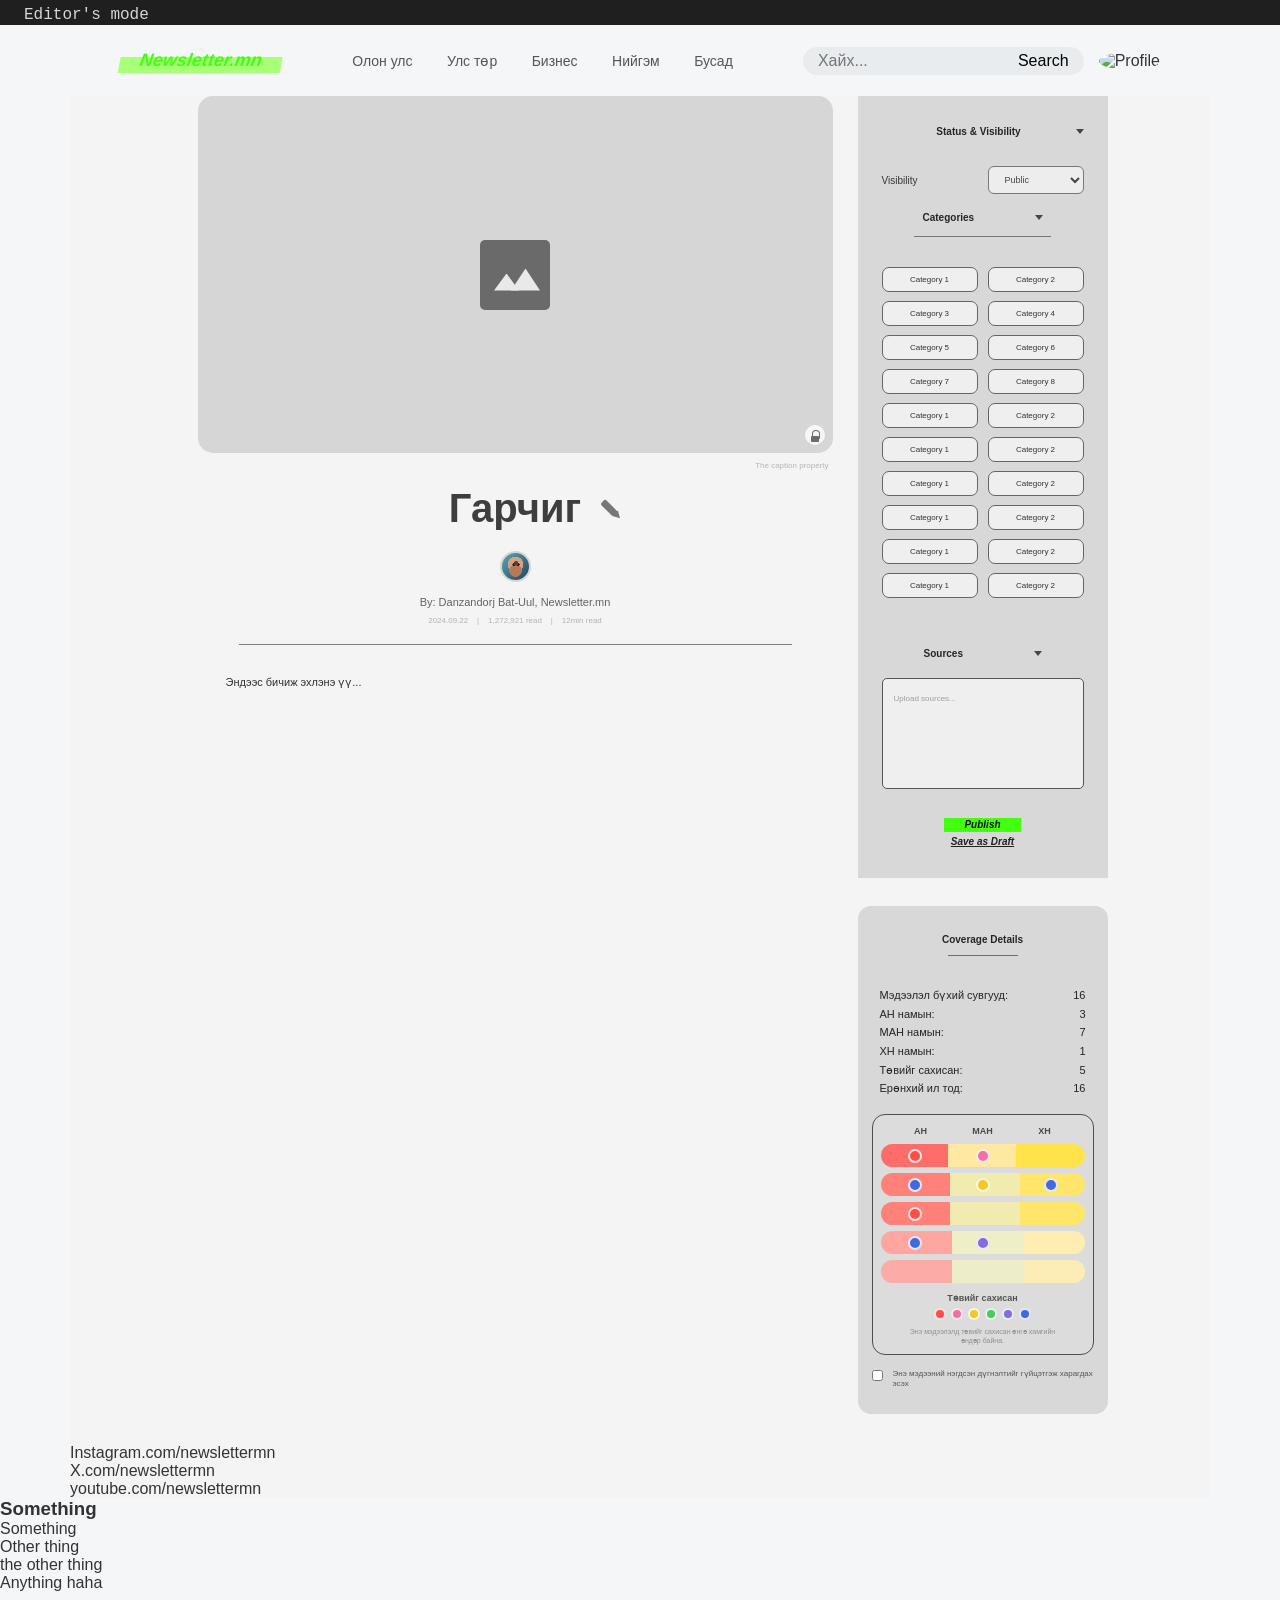
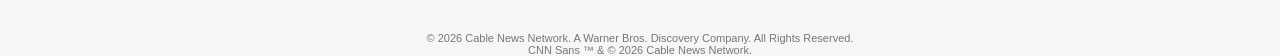
==== commit 7c365937: "editor header footer fix01" ====
--- a/index.html
+++ b/index.html
@@ -10,19 +10,25 @@
     <div class="mode-bar">Editor's mode</div>
 
     <div class="page">
-        <header class="site-header">
-            <a class="logo" href="#">newsletter.mn</a>
-
-            <nav class="site-nav" aria-label="Primary navigation"></nav>
-
-            <div class="header-tools">
-                <label class="search">
-                    <input type="search" placeholder="хайх..">
-                    <span class="search-icon" aria-hidden="true"></span>
-                </label>
-                <span class="avatar small-avatar" aria-label="User avatar"></span>
-            </div>
-        </header>
+    <header>
+        <a class="logo" href="../main/index.html">Newsletter.mn</a>
+        <nav>
+            <a href="#">Олон улс</a>
+            <a href="#">Улс төр</a>
+            <a href="#">Бизнес</a>
+            <a href="#">Нийгэм</a>
+            <a href="#">Бусад</a>
+        </nav>
+        <div class="header-right">
+            <div class="search-bar">
+                <input type="text" placeholder="Хайх...">
+                <button>Search</button>
+            </div>
+            <div class="profile-pic">
+                <img src="avatar.png" alt="Profile" onclick="window.location.href='../profile.html'">
+            </div>
+        </div>
+    </header>
 
         <div class="editor-layout">
             <main class="article-editor">
@@ -174,9 +180,23 @@
             </aside>
         </div>
 
-        <footer class="site-footer">
-            <div class="footer-grid"></div>
-        </footer>
+                <p>Instagram.com/newslettermn</p>
+                <p>X.com/newslettermn</p>
+                <p>youtube.com/newslettermn</p>
+            </div>
+            <div class="col">
+                <h3>Something</h3>
+                <p>Something</p>
+                <p>Other thing</p>
+                <p>the other thing</p>
+                <p>Anything haha</p>
+            </div>
+        </div>
+        <div class="copyright">
+            <p>© 2026 Cable News Network. A Warner Bros. Discovery Company. All Rights Reserved.</p>
+            <p>CNN Sans ™ & © 2026 Cable News Network.</p>
+        </div>
+    </footer>
     </div>
     <script type="module" src="editor.js"></script>
 </body>
--- a/style.css
+++ b/style.css
@@ -4,11 +4,119 @@
     --lime: #42ff10;
     --blue: #1498ff;
     --panel: #d8d8d8;
-    --footer: #292929;
-}
+}
+
+
 
 * {
     box-sizing: border-box;
+    margin: 0;
+    padding: 0;
+}
+
+body {
+    font-family: 'Montserrat Alternates', sans-serif;
+    background-color: #f5f6f8;
+    color: #333;
+}
+
+/* Header */
+header {
+    display: flex;
+    justify-content: space-between;
+    align-items: center;
+    padding: 20px 50px;
+    background-color: #f5f6f8;
+}
+
+.logo, .logo:visited, .logo:hover, .logo:active {
+    text-decoration: none;
+    background-image: linear-gradient(to right, #a8ff78, #a8ff78);
+    background-repeat: no-repeat;
+    background-size: 100% 0.9em;
+    background-position: 0 80%;
+    padding: 5px 20px;
+    border-radius: 0px;
+    font-size: 24px;
+    font-style: italic;
+    font-weight: 700;
+    color:black;
+    display: inline;
+    transform: skewX(-10deg);
+}
+
+nav a {
+    margin: 0 15px;
+    text-decoration: none;
+    color: #555;
+    font-size: 14px;
+}
+
+.header-right {
+    display: flex;
+    align-items: center;
+    gap: 15px;
+}
+
+.search-bar {
+    background: #e9ecef;
+    border-radius: 20px;
+    padding: 5px 15px;
+    display: flex;
+}
+
+.search-bar input {
+    border: none;
+    background: transparent;
+    outline: none;
+    font-family: inherit;
+}
+
+.search-bar button {
+    border: none;
+    background: transparent;
+    cursor: pointer;
+}
+
+.profile-pic img {
+    border-radius: 50%;
+    width: 35px;
+    height: 35px;
+    object-fit: cover;
+}
+
+/* Footer */
+footer {
+    background-color: #2b2b2b;
+    color: #fff;
+    padding: 40px 50px;
+    font-size: 13px;
+}
+
+.footer-columns {
+    display: grid;
+    grid-template-columns: repeat(3, 1fr);
+    max-width: 1200px;
+    margin: 0 auto;
+    text-align: center;
+}
+
+.footer-columns h3 {
+    color: #8aff33;
+    font-style: italic;
+    margin-bottom: 15px;
+}
+
+.footer-columns p {
+    margin-bottom: 8px;
+    color: #ccc;
+}
+
+.copyright {
+    text-align: center;
+    margin-top: 40px;
+    color: #777;
+    font-size: 11px;
 }
 
 html {
@@ -16,13 +124,6 @@
     background: #202020;
 }
 
-body {
-    margin: 0;
-    color: var(--ink);
-    background: #202020;
-    font-family: Arial, Helvetica, sans-serif;
-    font-size: 12px;
-}
 
 button,
 input,
@@ -60,9 +161,7 @@
     margin: 0 auto;
 }
 
-.logo,
-.site-footer h2,
-.site-footer h3 {
+.logo{
     color: var(--lime);
     font-style: italic;
     font-weight: 800;
@@ -648,35 +747,6 @@
     margin: 1px 0 0;
 }
 
-.site-footer {
-    min-height: 260px;
-    padding: 37px 85px 32px;
-    background: var(--footer);
-    color: #d5d5d5;
-}
-
-.footer-grid {
-    display: grid;
-    grid-template-columns: repeat(3, 1fr);
-    gap: 50px;
-    text-align: center;
-}
-
-.site-footer h2 {
-    margin: 0 0 25px;
-    font-size: 18px;
-}
-
-.site-footer h3 {
-    margin: 23px 0 22px;
-    font-size: 19px;
-}
-
-.site-footer p {
-    margin: 0 0 18px;
-    font-size: 11px;
-}
-
 .profile-page {
     position: relative;
 }
@@ -926,11 +996,6 @@
         margin: 0 auto 40px;
     }
 
-    .site-footer {
-        min-height: 0;
-        padding: 36px 28px 28px;
-    }
-
     .publisher-profile {
         grid-template-columns: 1fr;
         width: min(92vw, 640px);
@@ -958,12 +1023,9 @@
         margin-top: -20px;
     }
 
-    .footer-grid {
-        grid-template-columns: 1fr;
-        gap: 22px;
-    }
-
-}
+}
+
+
 
 @media (max-width: 520px) {
     .mode-bar {
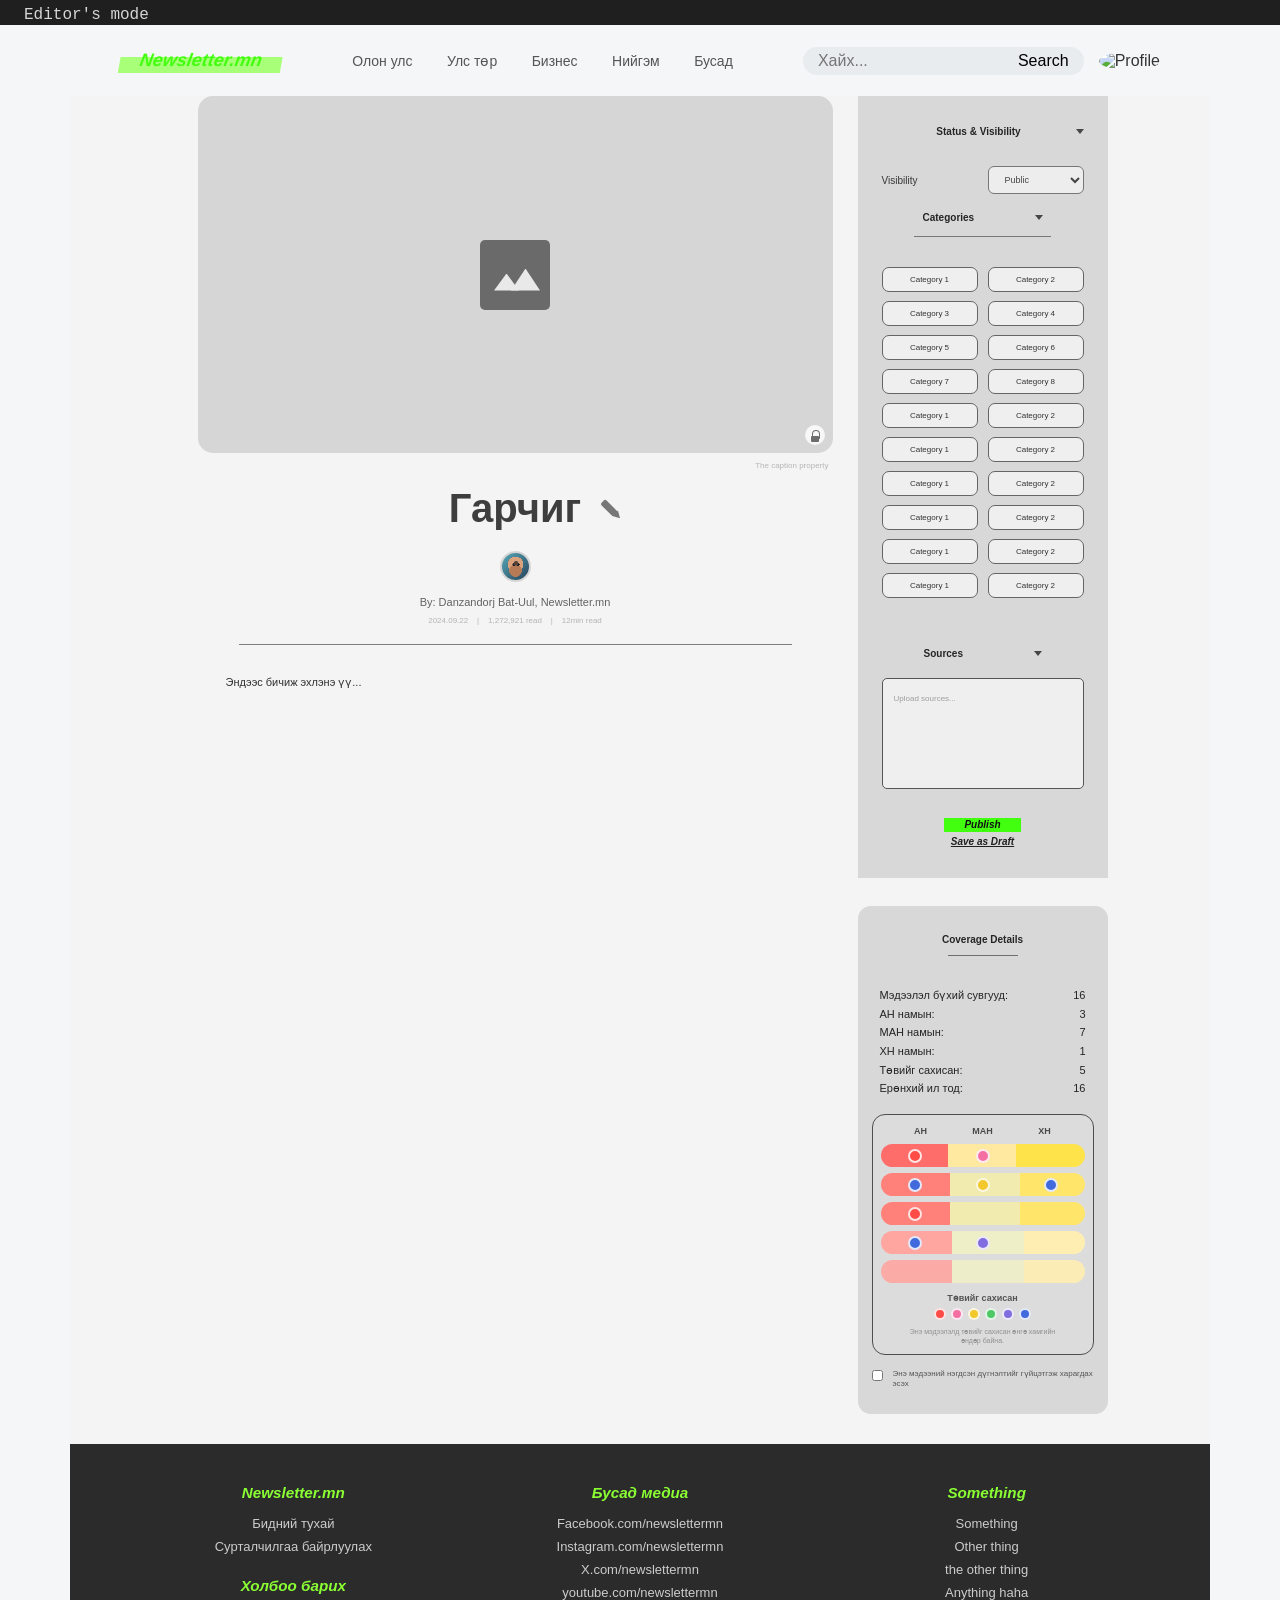
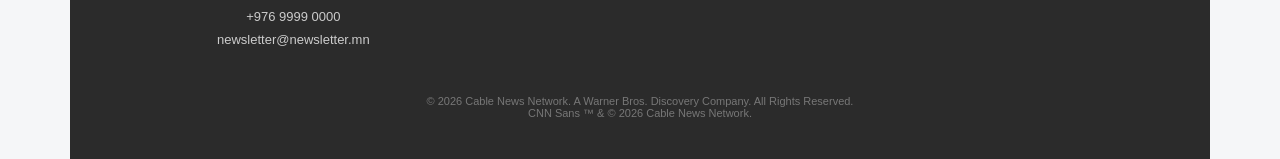
==== commit a6317e7d: "editor index.html footer fix02" ====
--- a/index.html
+++ b/index.html
@@ -180,23 +180,37 @@
             </aside>
         </div>
 
-                <p>Instagram.com/newslettermn</p>
-                <p>X.com/newslettermn</p>
-                <p>youtube.com/newslettermn</p>
-            </div>
-            <div class="col">
-                <h3>Something</h3>
-                <p>Something</p>
-                <p>Other thing</p>
-                <p>the other thing</p>
-                <p>Anything haha</p>
-            </div>
-        </div>
-        <div class="copyright">
-            <p>© 2026 Cable News Network. A Warner Bros. Discovery Company. All Rights Reserved.</p>
-            <p>CNN Sans ™ & © 2026 Cable News Network.</p>
-        </div>
-    </footer>
+        <footer>
+            <div class="footer-columns">
+                <div class="col">
+                    <h3>Newsletter.mn</h3>
+                    <p>Бидний тухай</p>
+                    <p>Сурталчилгаа байрлуулах</p>
+                    <br>
+                    <h3>Холбоо барих</h3>
+                    <p>+976 9999 0000</p>
+                    <p>newsletter@newsletter.mn</p>
+                </div>
+                <div class="col">
+                    <h3>Бусад медиа</h3>
+                    <p>Facebook.com/newslettermn</p>
+                    <p>Instagram.com/newslettermn</p>
+                    <p>X.com/newslettermn</p>
+                    <p>youtube.com/newslettermn</p>
+                </div>
+                <div class="col">
+                    <h3>Something</h3>
+                    <p>Something</p>
+                    <p>Other thing</p>
+                    <p>the other thing</p>
+                    <p>Anything haha</p>
+                </div>
+            </div>
+            <div class="copyright">
+                <p>© 2026 Cable News Network. A Warner Bros. Discovery Company. All Rights Reserved.</p>
+                <p>CNN Sans ™ & © 2026 Cable News Network.</p>
+            </div>
+        </footer>
     </div>
     <script type="module" src="editor.js"></script>
 </body>
